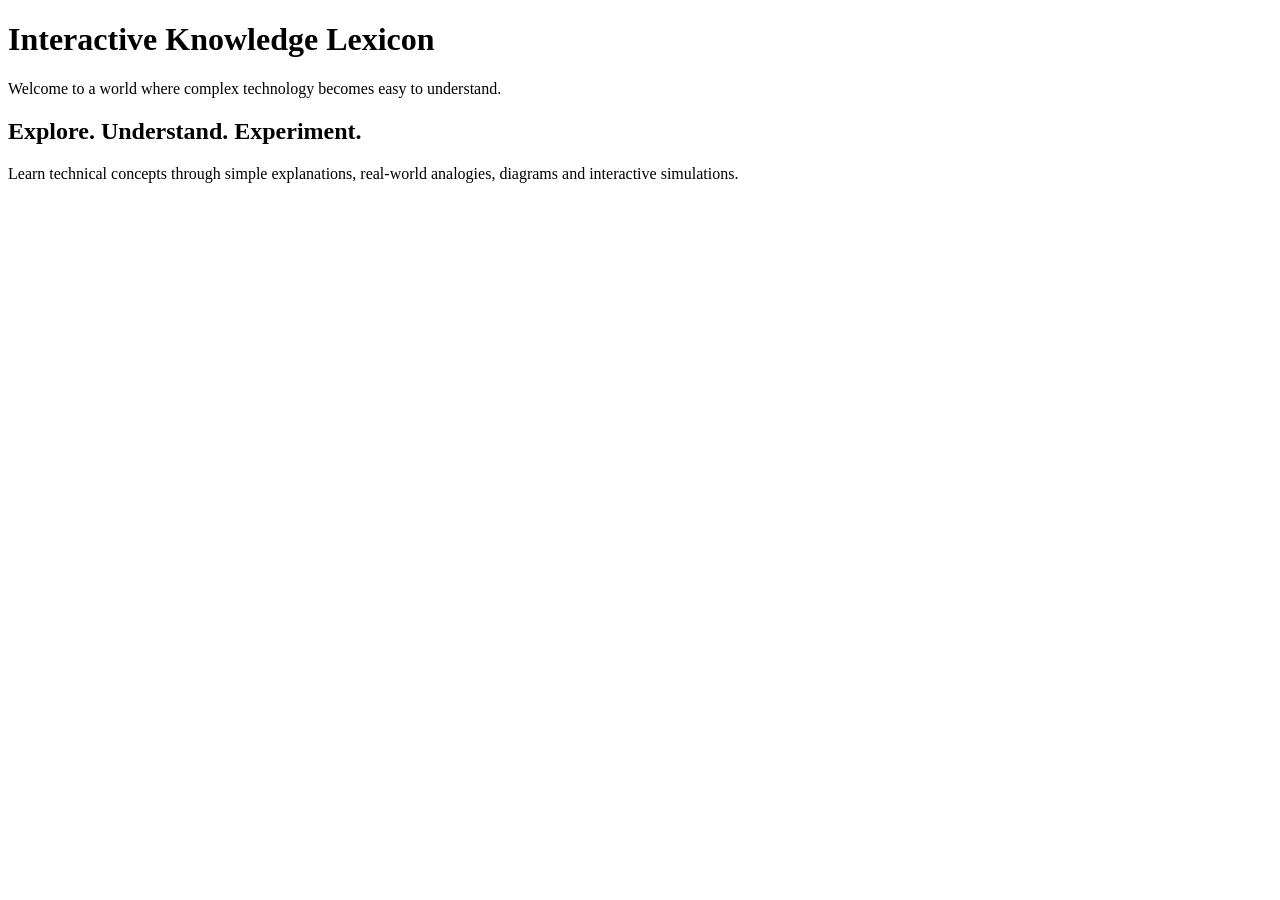
==== index.html @ 269380c6 "Create index.html for Interactive Knowledge Lexicon Initial HTML structure for the Interactive Knowl" ====
<!DOCTYPE html>
<html lang="en">
<head>
    <meta charset="UTF-8">
    <meta name="viewport" content="width=device-width, initial-scale=1.0">
    <title>Interactive Knowledge Lexicon</title>
</head>
<body>

    <h1>Interactive Knowledge Lexicon</h1>

    <p>
        Welcome to a world where complex technology
        becomes easy to understand.
    </p>

    <h2>Explore. Understand. Experiment.</h2>

    <p>
        Learn technical concepts through simple explanations,
        real-world analogies, diagrams and interactive simulations.
    </p>

</body>
</html>
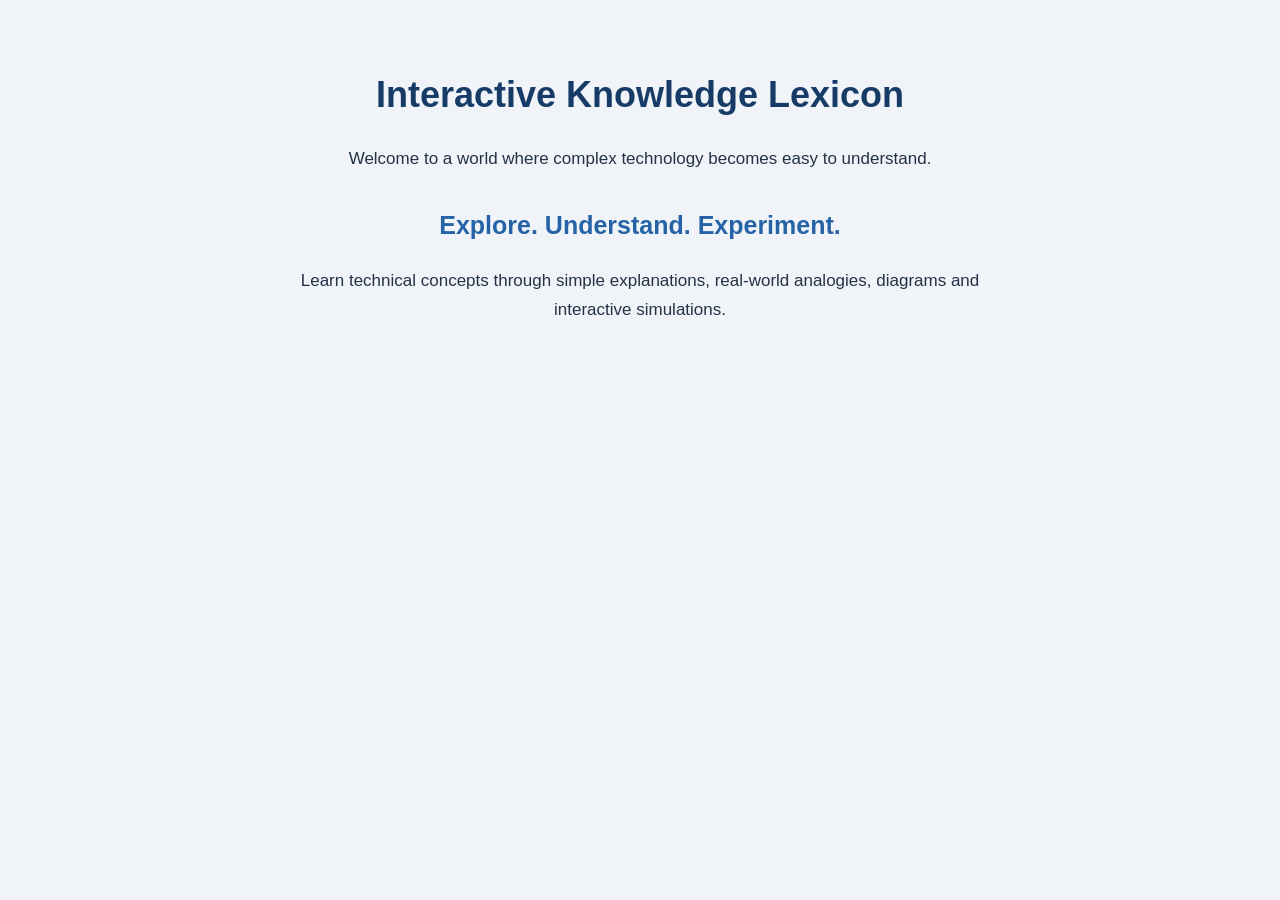
==== commit ae3b9211: "Connect homepage to CSS stylesheet" ====
--- a/index.html
+++ b/index.html
@@ -5,6 +5,7 @@
     <meta charset="UTF-8">
     <meta name="viewport" content="width=device-width, initial-scale=1.0">
     <title>Interactive Knowledge Lexicon</title>
+    <link rel="stylesheet" href="css/style.css">
 </head>
 <body>
 
--- a/css/style.css
+++ b/css/style.css
@@ -0,0 +1,67 @@
+
+/* =================================
+   INTERACTIVE KNOWLEDGE LEXICON
+   Main Website Design
+================================= */
+
+/* 1. Basic page settings */
+
+* {
+    box-sizing: border-box;
+}
+
+body {
+    margin: 0;
+    padding: 40px 20px;
+    font-family: Arial, sans-serif;
+    background: #f0f4f8;
+    color: #243247;
+    line-height: 1.7;
+}
+
+/* 2. Main heading */
+
+h1 {
+    color: #173b67;
+    font-size: 36px;
+    text-align: center;
+    margin-bottom: 20px;
+}
+
+/* 3. Secondary heading */
+
+h2 {
+    color: #2563a6;
+    text-align: center;
+    font-size: 25px;
+    margin-top: 30px;
+}
+
+/* 4. Paragraphs */
+
+p {
+    max-width: 750px;
+    margin: 15px auto;
+    font-size: 17px;
+    text-align: center;
+}
+
+/* 5. Responsive design */
+
+@media (max-width: 600px) {
+    body {
+        padding: 25px 15px;
+    }
+
+    h1 {
+        font-size: 28px;
+    }
+
+    h2 {
+        font-size: 21px;
+    }
+
+    p {
+        font-size: 16px;
+    }
+}
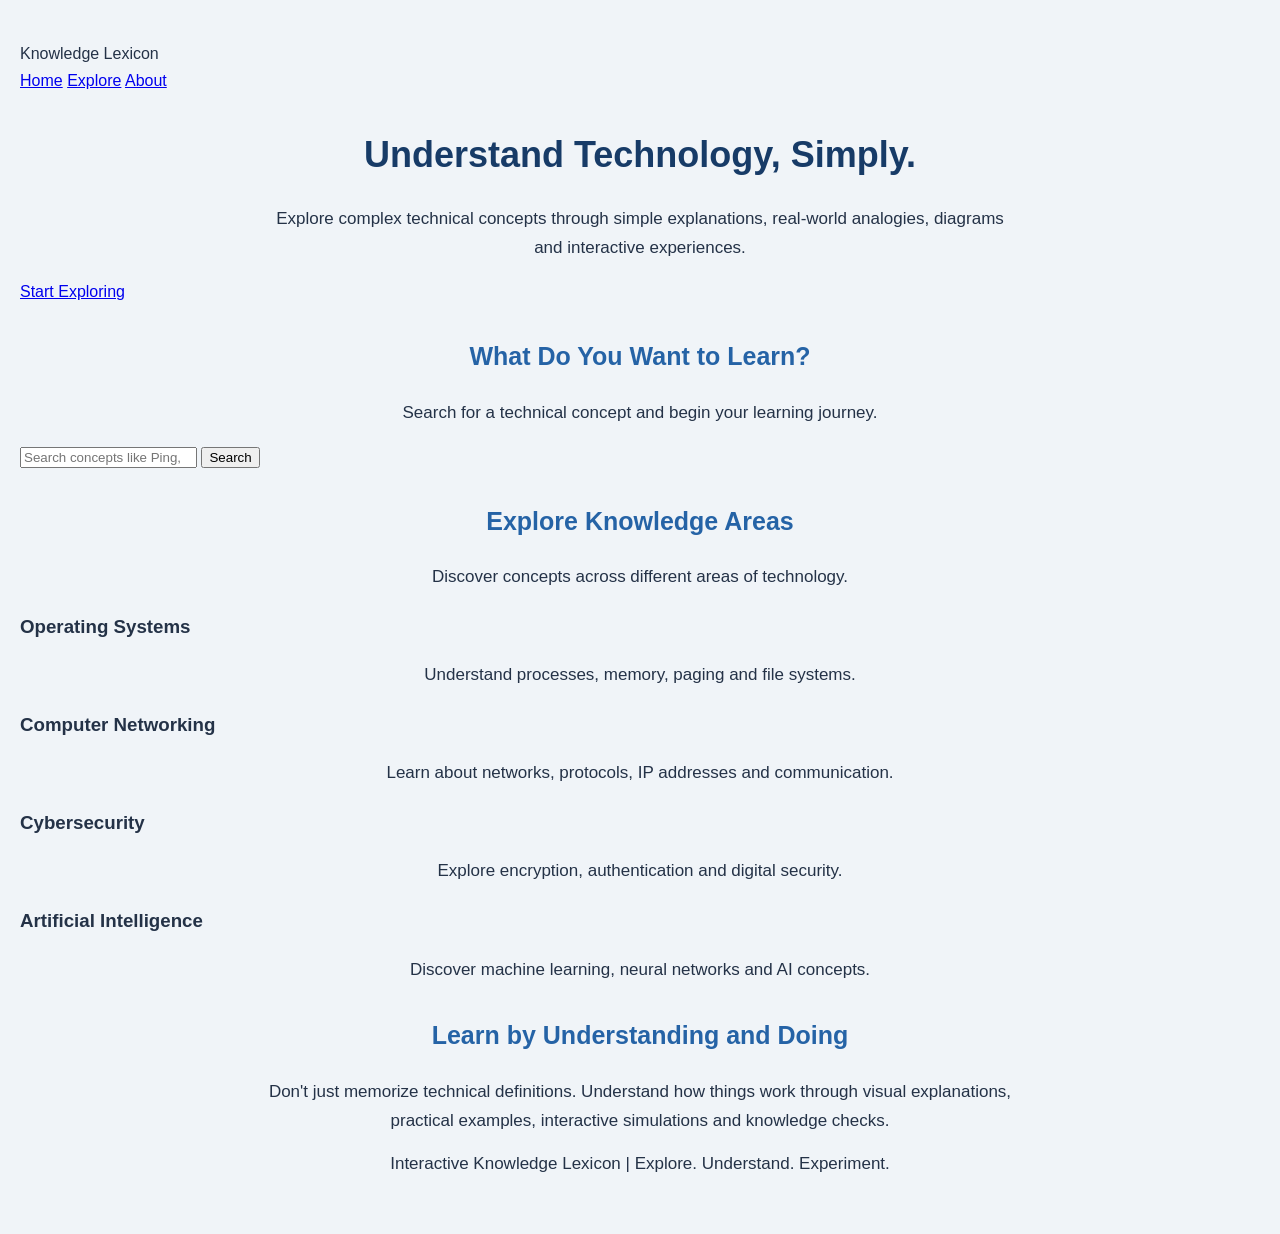
==== commit 1135fa5b: "Build new interactive knowledge lexicon homepage Added navigation bar, hero section, search section," ====
--- a/index.html
+++ b/index.html
@@ -1,27 +1,158 @@
-
 <!DOCTYPE html>
 <html lang="en">
+
 <head>
     <meta charset="UTF-8">
     <meta name="viewport" content="width=device-width, initial-scale=1.0">
+
     <title>Interactive Knowledge Lexicon</title>
+
     <link rel="stylesheet" href="css/style.css">
 </head>
+
 <body>
 
-    <h1>Interactive Knowledge Lexicon</h1>
+    <!-- 1. Navigation Bar -->
 
-    <p>
-        Welcome to a world where complex technology
-        becomes easy to understand.
-    </p>
+    <header class="navbar">
 
-    <h2>Explore. Understand. Experiment.</h2>
+        <div class="logo">
+            Knowledge Lexicon
+        </div>
 
-    <p>
-        Learn technical concepts through simple explanations,
-        real-world analogies, diagrams and interactive simulations.
-    </p>
+        <nav>
+            <a href="#home">Home</a>
+            <a href="#explore">Explore</a>
+            <a href="#about">About</a>
+        </nav>
+
+    </header>
+
+
+    <!-- 2. Welcome / Hero Section -->
+
+    <main>
+
+        <section class="hero" id="home">
+
+            <h1>Understand Technology, Simply.</h1>
+
+            <p>
+                Explore complex technical concepts through
+                simple explanations, real-world analogies,
+                diagrams and interactive experiences.
+            </p>
+
+            <a href="#explore" class="explore-button">
+                Start Exploring
+            </a>
+
+        </section>
+
+
+        <!-- 3. Search Section -->
+
+        <section class="search-section">
+
+            <h2>What Do You Want to Learn?</h2>
+
+            <p>
+                Search for a technical concept
+                and begin your learning journey.
+            </p>
+
+            <div class="search-box">
+
+                <input
+                    type="search"
+                    placeholder="Search concepts like Ping, API, Virtual Memory..."
+                >
+
+                <button type="button">Search</button>
+
+            </div>
+
+        </section>
+
+
+        <!-- 4. Knowledge Categories -->
+
+        <section class="categories" id="explore">
+
+            <h2>Explore Knowledge Areas</h2>
+
+            <p>
+                Discover concepts across different
+                areas of technology.
+            </p>
+
+            <div class="category-container">
+
+                <div class="category-card">
+                    <h3>Operating Systems</h3>
+                    <p>
+                        Understand processes, memory,
+                        paging and file systems.
+                    </p>
+                </div>
+
+                <div class="category-card">
+                    <h3>Computer Networking</h3>
+                    <p>
+                        Learn about networks, protocols,
+                        IP addresses and communication.
+                    </p>
+                </div>
+
+                <div class="category-card">
+                    <h3>Cybersecurity</h3>
+                    <p>
+                        Explore encryption, authentication
+                        and digital security.
+                    </p>
+                </div>
+
+                <div class="category-card">
+                    <h3>Artificial Intelligence</h3>
+                    <p>
+                        Discover machine learning,
+                        neural networks and AI concepts.
+                    </p>
+                </div>
+
+            </div>
+
+        </section>
+
+
+        <!-- 5. Interactive Learning Section -->
+
+        <section class="learning-section" id="about">
+
+            <h2>Learn by Understanding and Doing</h2>
+
+            <p>
+                Don't just memorize technical definitions.
+                Understand how things work through
+                visual explanations, practical examples,
+                interactive simulations and knowledge checks.
+            </p>
+
+        </section>
+
+    </main>
+
+
+    <!-- 6. Footer -->
+
+    <footer>
+
+        <p>
+            Interactive Knowledge Lexicon |
+            Explore. Understand. Experiment.
+        </p>
+
+    </footer>
 
 </body>
 </html>
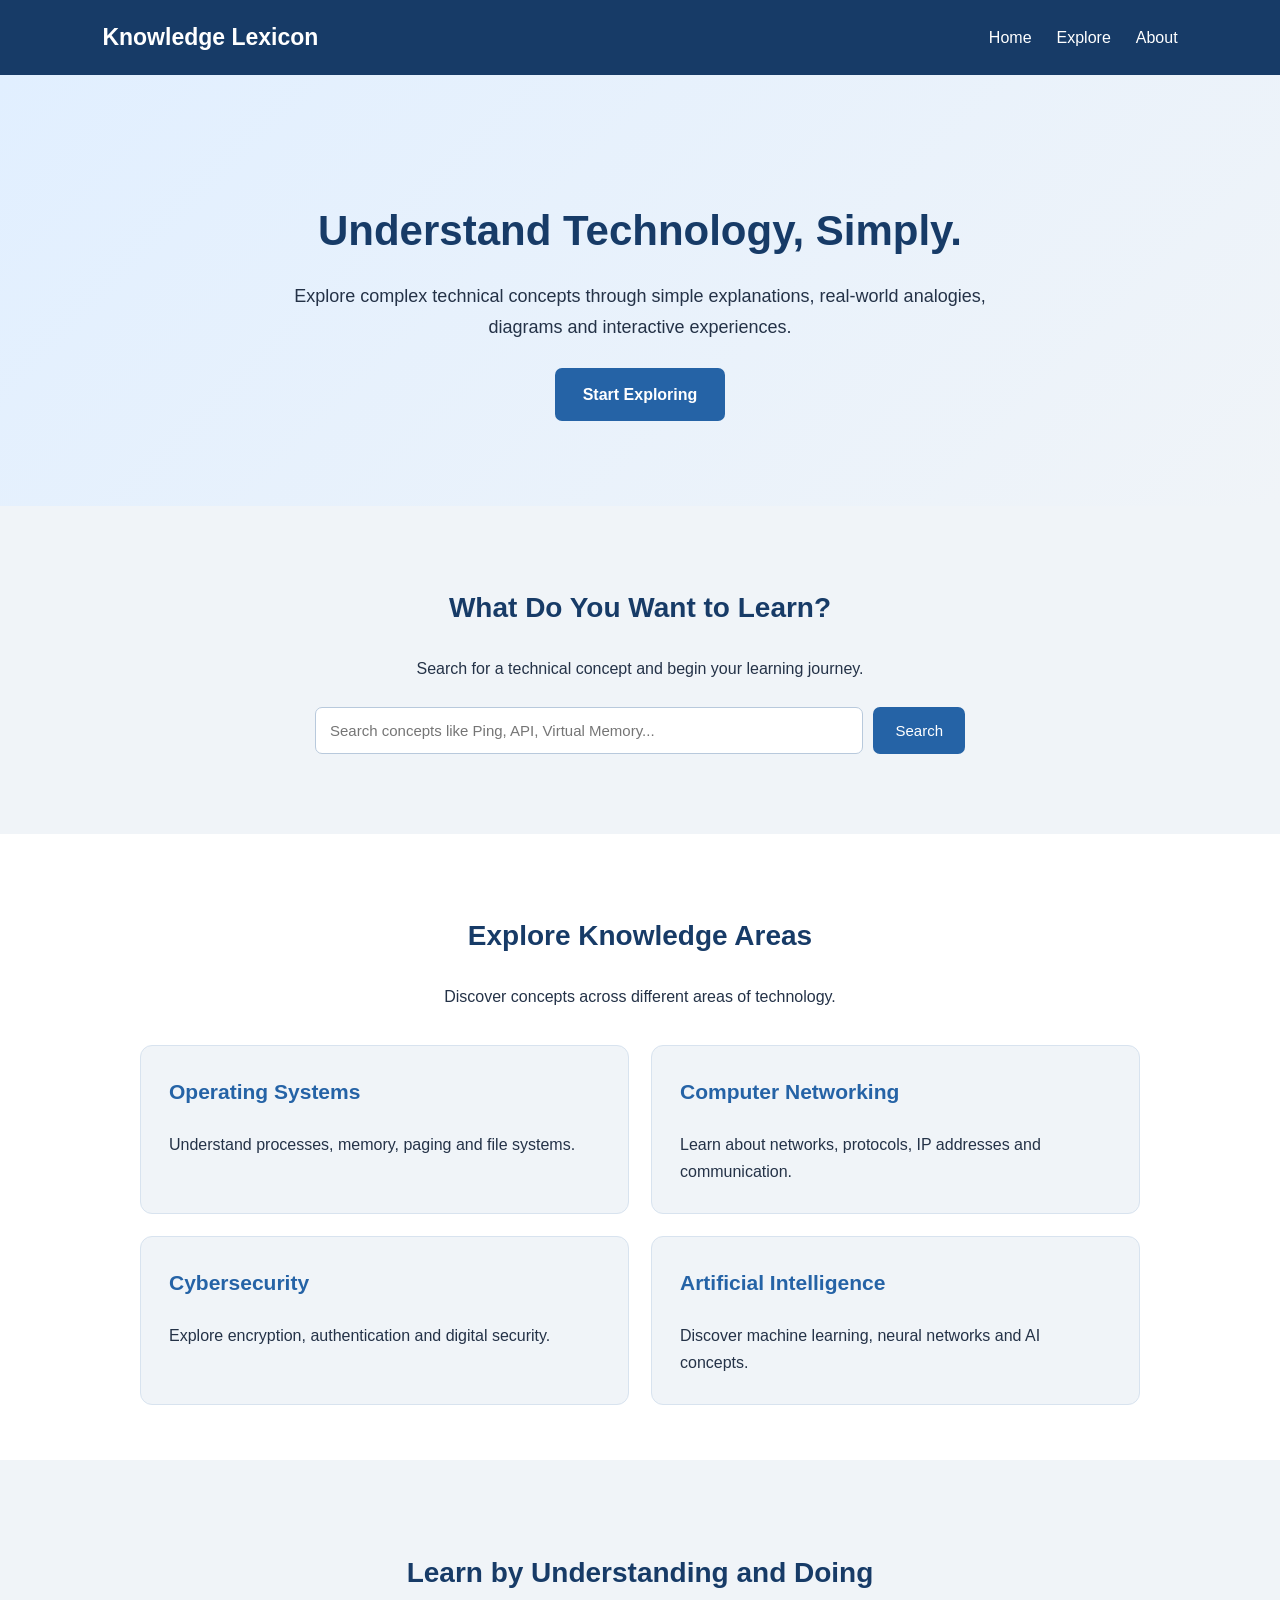
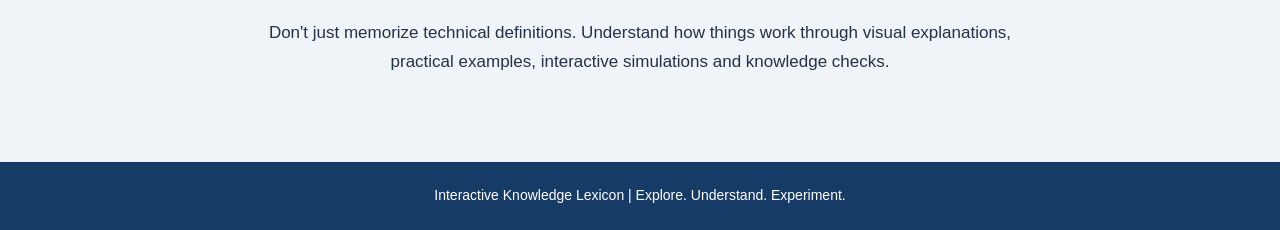
==== commit 2e85cb88: "Connect JavaScript to homepage" ====
--- a/index.html
+++ b/index.html
@@ -153,6 +153,8 @@
         </p>
 
     </footer>
+<script src="js/script.js"></script>
+    
 
 </body>
 </html>
--- a/css/style.css
+++ b/css/style.css
@@ -1,8 +1,8 @@
-
-/* =================================
+/* =====================================
    INTERACTIVE KNOWLEDGE LEXICON
-   Main Website Design
-================================= */
+   Complete Homepage Design
+===================================== */
+
 
 /* 1. Basic page settings */
 
@@ -10,58 +10,252 @@
     box-sizing: border-box;
 }
 
+html {
+    scroll-behavior: smooth;
+}
+
 body {
     margin: 0;
-    padding: 40px 20px;
+    padding: 0;
     font-family: Arial, sans-serif;
     background: #f0f4f8;
     color: #243247;
     line-height: 1.7;
 }
 
-/* 2. Main heading */
-
-h1 {
+
+/* 2. Navigation bar */
+
+.navbar {
+    display: flex;
+    justify-content: space-between;
+    align-items: center;
+    padding: 18px 8%;
+    background: #173b67;
+    color: white;
+}
+
+.logo {
+    font-size: 23px;
+    font-weight: bold;
+}
+
+.navbar nav {
+    display: flex;
+    gap: 25px;
+}
+
+.navbar nav a {
+    color: white;
+    text-decoration: none;
+    font-size: 16px;
+}
+
+.navbar nav a:hover {
+    color: #a9d5ff;
+}
+
+
+/* 3. Hero section */
+
+.hero {
+    text-align: center;
+    padding: 85px 20px;
+    background: linear-gradient(
+        135deg,
+        #e1efff,
+        #f0f4f8
+    );
+}
+
+.hero h1 {
     color: #173b67;
-    font-size: 36px;
-    text-align: center;
-    margin-bottom: 20px;
-}
-
-/* 3. Secondary heading */
-
-h2 {
+    font-size: 42px;
+    margin-bottom: 15px;
+}
+
+.hero p {
+    max-width: 750px;
+    margin: 15px auto 25px;
+    font-size: 18px;
+}
+
+
+/* Explore button */
+
+.explore-button {
+    display: inline-block;
+    padding: 13px 28px;
+    background: #2563a6;
+    color: white;
+    text-decoration: none;
+    border-radius: 7px;
+    font-weight: bold;
+}
+
+.explore-button:hover {
+    background: #173b67;
+}
+
+
+/* 4. Search section */
+
+.search-section {
+    text-align: center;
+    padding: 55px 20px;
+}
+
+.search-section h2,
+.categories h2,
+.learning-section h2 {
+    color: #173b67;
+    font-size: 28px;
+}
+
+.search-box {
+    display: flex;
+    justify-content: center;
+    max-width: 650px;
+    margin: 25px auto;
+    gap: 10px;
+}
+
+.search-box input {
+    flex: 1;
+    min-width: 0;
+    padding: 14px;
+    border: 1px solid #b8c9dc;
+    border-radius: 7px;
+    font-size: 15px;
+}
+
+.search-box button {
+    padding: 14px 22px;
+    border: none;
+    border-radius: 7px;
+    background: #2563a6;
+    color: white;
+    font-size: 15px;
+    cursor: pointer;
+}
+
+.search-box button:hover {
+    background: #173b67;
+}
+
+
+/* 5. Knowledge categories */
+
+.categories {
+    padding: 55px 8%;
+    text-align: center;
+    background: #ffffff;
+}
+
+.category-container {
+    display: grid;
+    grid-template-columns: repeat(2, 1fr);
+    gap: 22px;
+    max-width: 1000px;
+    margin: 35px auto 0;
+}
+
+.category-card {
+    padding: 28px;
+    background: #f0f4f8;
+    border: 1px solid #d8e3ef;
+    border-radius: 12px;
+    text-align: left;
+    transition: transform 0.2s, box-shadow 0.2s;
+}
+
+.category-card:hover {
+    transform: translateY(-5px);
+    box-shadow: 0 8px 20px rgba(23, 59, 103, 0.12);
+}
+
+.category-card h3 {
     color: #2563a6;
-    text-align: center;
-    font-size: 25px;
-    margin-top: 30px;
-}
-
-/* 4. Paragraphs */
-
-p {
-    max-width: 750px;
-    margin: 15px auto;
+    font-size: 21px;
+    margin-top: 0;
+}
+
+.category-card p {
+    margin-bottom: 0;
+    font-size: 16px;
+}
+
+
+/* 6. Interactive learning section */
+
+.learning-section {
+    text-align: center;
+    padding: 65px 20px;
+}
+
+.learning-section p {
+    max-width: 800px;
+    margin: 20px auto;
     font-size: 17px;
-    text-align: center;
-}
-
-/* 5. Responsive design */
-
-@media (max-width: 600px) {
-    body {
-        padding: 25px 15px;
-    }
-
-    h1 {
-        font-size: 28px;
-    }
-
-    h2 {
-        font-size: 21px;
-    }
-
-    p {
+}
+
+
+/* 7. Footer */
+
+footer {
+    padding: 22px 15px;
+    background: #173b67;
+    color: white;
+    text-align: center;
+}
+
+footer p {
+    margin: 0;
+    font-size: 14px;
+}
+
+
+/* 8. Responsive design */
+
+@media (max-width: 650px) {
+
+    .navbar {
+        flex-direction: column;
+        gap: 12px;
+    }
+
+    .navbar nav {
+        gap: 18px;
+    }
+
+    .hero {
+        padding: 55px 18px;
+    }
+
+    .hero h1 {
+        font-size: 30px;
+    }
+
+    .hero p {
         font-size: 16px;
     }
-}
+
+    .category-container {
+        grid-template-columns: 1fr;
+    }
+
+    .search-box {
+        flex-direction: column;
+    }
+
+    .search-box button {
+        width: 100%;
+    }
+
+    .search-section h2,
+    .categories h2,
+    .learning-section h2 {
+        font-size: 24px;
+    }
+
+}
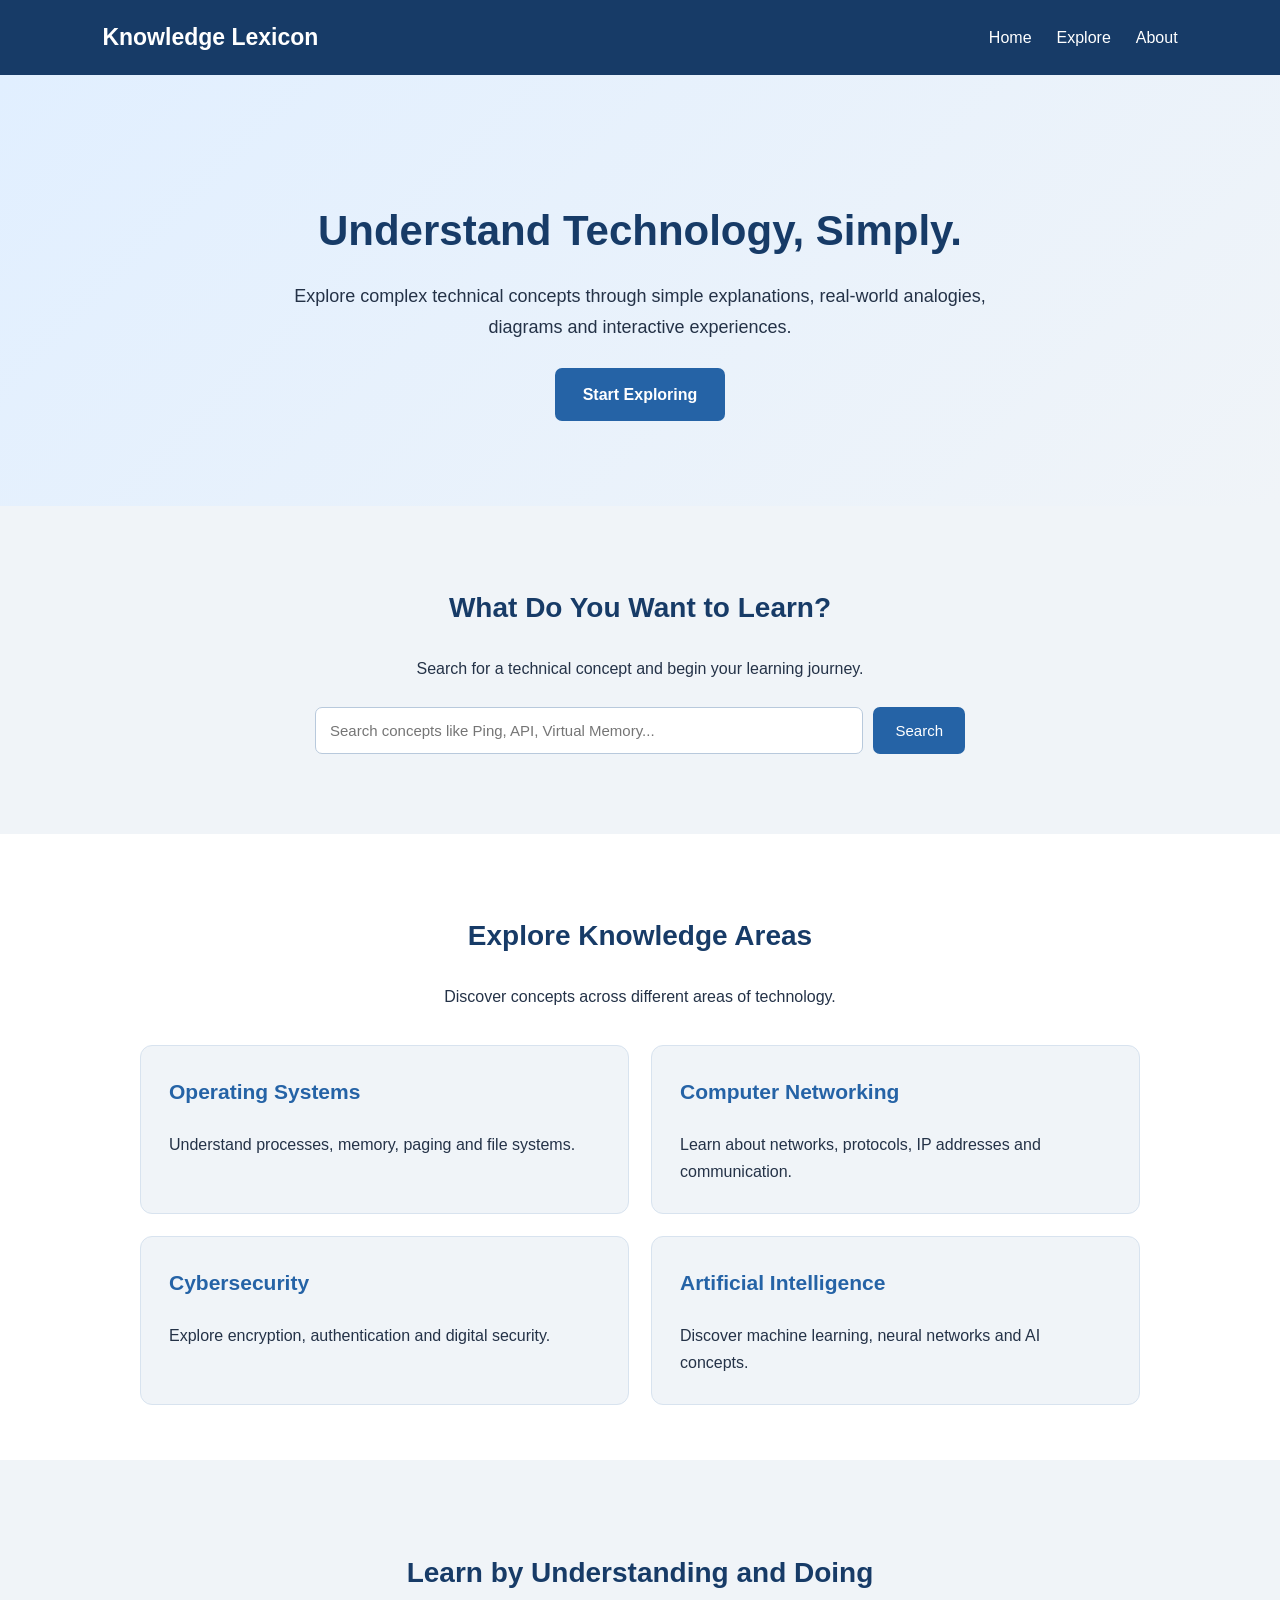
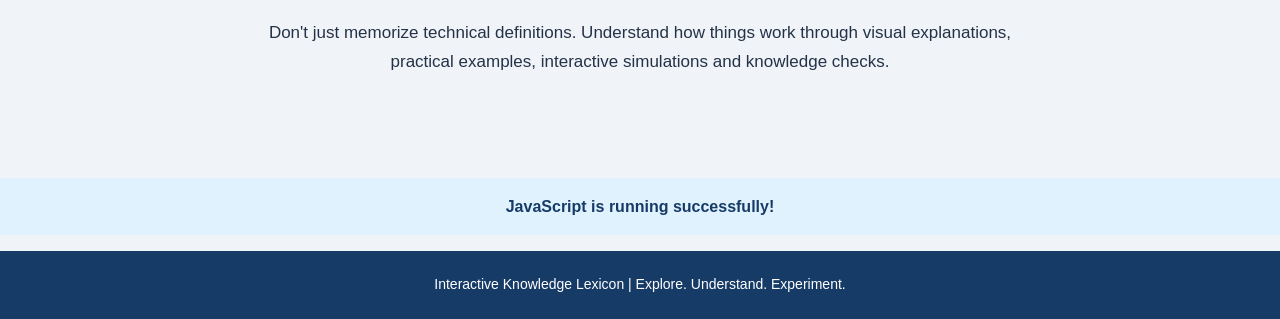
==== commit 4a24e595: "Prepare homepage for concept search" ====
--- a/index.html
+++ b/index.html
@@ -64,13 +64,22 @@
             <div class="search-box">
 
                 <input
-                    type="search"
-                    placeholder="Search concepts like Ping, API, Virtual Memory..."
-                >
+    type="search"
+    id="conceptSearch"
+    placeholder="Search concepts like Ping, API, Virtual Memory..."
+>
 
-                <button type="button">Search</button>
+                <button type="button" id="searchButton">Search</button>
 
             </div>
+
+                        </div>
+
+            <!-- Area where search results will appear -->
+
+            <div id="searchResults" class="search-results"></div>
+
+        </section>
 
         </section>
 
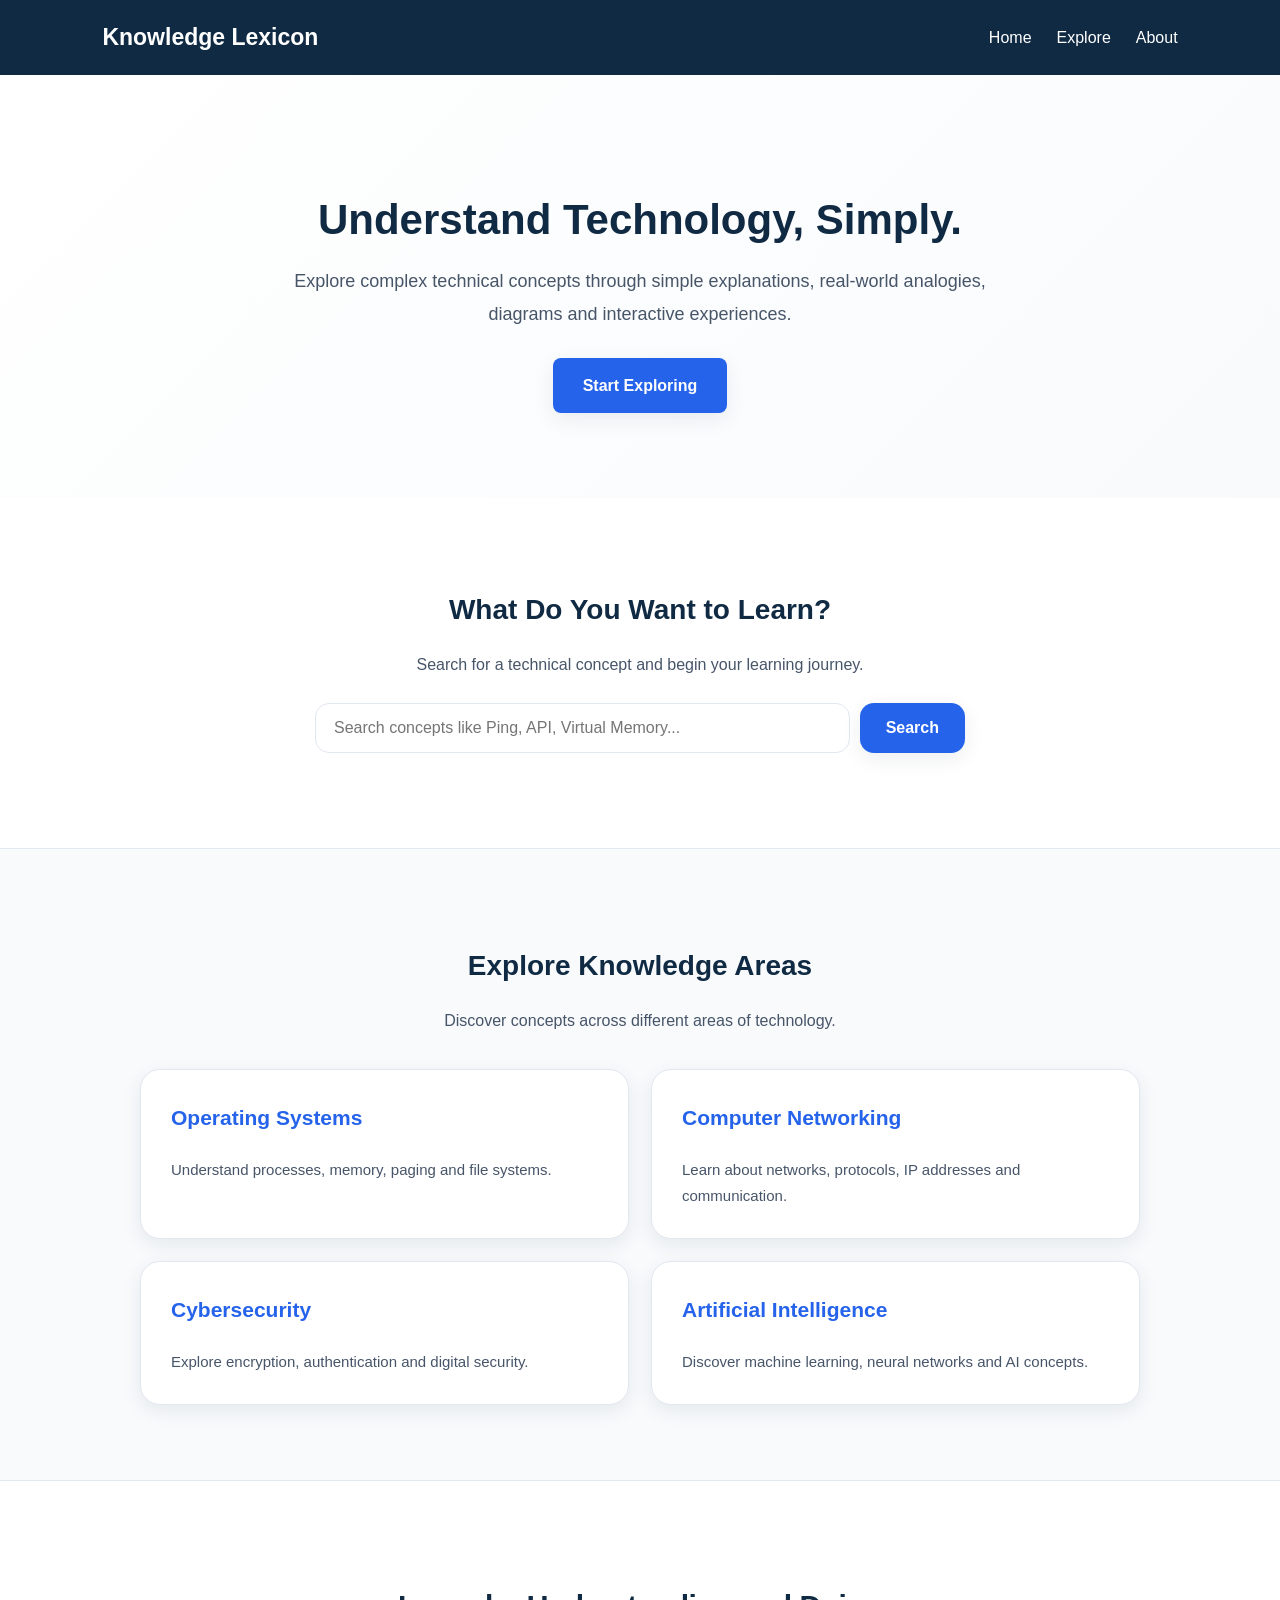
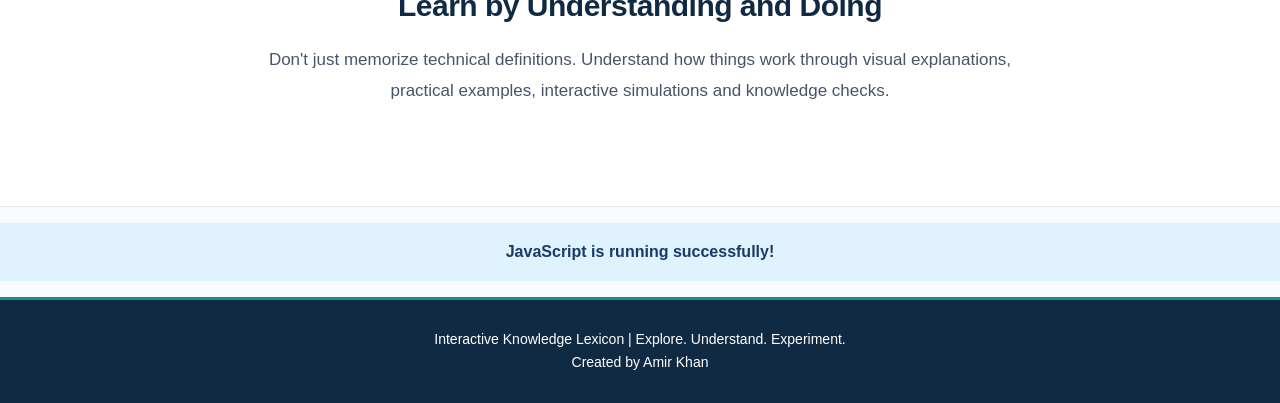
==== commit 88cfdbe5: "Add creator credit and correct homepage HTML structure Updated footer structure and added credit lin" ====
--- a/index.html
+++ b/index.html
@@ -73,13 +73,11 @@
 
             </div>
 
-                        </div>
+                        
 
             <!-- Area where search results will appear -->
 
             <div id="searchResults" class="search-results"></div>
-
-        </section>
 
         </section>
 
@@ -152,16 +150,22 @@
     </main>
 
 
+
     <!-- 6. Footer -->
 
-    <footer>
+<footer>
 
-        <p>
-            Interactive Knowledge Lexicon |
-            Explore. Understand. Experiment.
-        </p>
+    <p class="footer-brand">
+        Interactive Knowledge Lexicon |
+        Explore. Understand. Experiment.
+    </p>
 
-    </footer>
+    <p class="footer-credit">
+        Created by Amir Khan
+    </p>
+
+</footer>
+    
 <script src="js/script.js"></script>
     
 
--- a/css/style.css
+++ b/css/style.css
@@ -2,7 +2,48 @@
    INTERACTIVE KNOWLEDGE LEXICON
    Complete Homepage Design
 ===================================== */
-
+/* =====================================
+   IKL DESIGN SYSTEM
+   Brand and visual foundations
+===================================== */
+
+:root {
+    /* Brand colors */
+    --color-navy: #102A43;
+    --color-blue: #2563EB;
+    --color-teal: #0D9488;
+
+    /* Background colors */
+    --color-background: #F8FAFC;
+    --color-white: #FFFFFF;
+
+    /* Supporting colors */
+    --color-amber: #F59E0B;
+    --color-slate: #475569;
+    --color-border: #E2E8F0;
+
+    /* Typography */
+    --font-heading: 'Poppins', Arial, sans-serif;
+    --font-body: 'Inter', Arial, sans-serif;
+    --font-code: 'JetBrains Mono', monospace;
+
+    /* Rounded corners */
+    --radius-small: 8px;
+    --radius-medium: 14px;
+    --radius-large: 20px;
+
+    /* Shadows */
+    --shadow-card: 0 6px 20px rgba(16, 42, 67, 0.08);
+    --shadow-hover: 0 12px 28px rgba(16, 42, 67, 0.14);
+
+    /* Spacing */
+    --space-small: 12px;
+    --space-medium: 24px;
+    --space-large: 48px;
+
+    /* Layout */
+    --content-width: 1200px;
+}
 
 /* 1. Basic page settings */
 
@@ -17,9 +58,9 @@
 body {
     margin: 0;
     padding: 0;
-    font-family: Arial, sans-serif;
-    background: #f0f4f8;
-    color: #243247;
+    font-family: var(--font-body);
+    background: var(--color-background);
+    color: var(--color-slate);
     line-height: 1.7;
 }
 
@@ -31,8 +72,8 @@
     justify-content: space-between;
     align-items: center;
     padding: 18px 8%;
-    background: #173b67;
-    color: white;
+    background: var(--color-navy);
+    color: var(--color-white);
 }
 
 .logo {
@@ -46,13 +87,14 @@
 }
 
 .navbar nav a {
-    color: white;
+    color: var(--color-white);
     text-decoration: none;
     font-size: 16px;
+    transition: color 0.2s ease;
 }
 
 .navbar nav a:hover {
-    color: #a9d5ff;
+    color: var(--color-teal);
 }
 
 
@@ -63,21 +105,28 @@
     padding: 85px 20px;
     background: linear-gradient(
         135deg,
-        #e1efff,
-        #f0f4f8
+        var(--color-white),
+        var(--color-background)
     );
 }
 
 .hero h1 {
-    color: #173b67;
+    color: var(--color-navy);
+    font-family: var(--font-heading);
     font-size: 42px;
+    font-weight: 700;
+    line-height: 1.2;
     margin-bottom: 15px;
 }
+
 
 .hero p {
     max-width: 750px;
-    margin: 15px auto 25px;
+    margin: 20px auto 28px;
+    font-family: var(--font-body);
+    color: var(--color-slate);
     font-size: 18px;
+    line-height: 1.8;
 }
 
 
@@ -85,16 +134,21 @@
 
 .explore-button {
     display: inline-block;
-    padding: 13px 28px;
-    background: #2563a6;
-    color: white;
+    padding: 14px 30px;
+    background: var(--color-blue);
+    color: var(--color-white);
     text-decoration: none;
-    border-radius: 7px;
-    font-weight: bold;
+    border-radius: var(--radius-small);
+    font-family: var(--font-body);
+    font-weight: 600;
+    transition: all 0.25s ease;
+    box-shadow: var(--shadow-card);
 }
 
 .explore-button:hover {
-    background: #173b67;
+    background: var(--color-navy);
+    transform: translateY(-2px);
+    box-shadow: var(--shadow-hover);
 }
 
 
@@ -102,15 +156,28 @@
 
 .search-section {
     text-align: center;
-    padding: 55px 20px;
+    padding: 70px 20px;
+    background: var(--color-white);
+    border-bottom: 1px solid var(--color-border);
 }
 
 .search-section h2,
 .categories h2,
 .learning-section h2 {
-    color: #173b67;
+    color: var(--color-navy);
+    font-family: var(--font-heading);
     font-size: 28px;
-}
+    font-weight: 700;
+    line-height: 1.3;
+}
+
+.learning-section h2 {
+    font-size: 30px;
+    font-weight: 700;
+    letter-spacing: -0.5px;
+    margin-bottom: 18px;
+}
+
 
 .search-box {
     display: flex;
@@ -123,33 +190,49 @@
 .search-box input {
     flex: 1;
     min-width: 0;
-    padding: 14px;
-    border: 1px solid #b8c9dc;
-    border-radius: 7px;
-    font-size: 15px;
+    padding: 15px 18px;
+    border: 1px solid var(--color-border);
+    border-radius: var(--radius-medium);
+    background: var(--color-white);
+    color: var(--color-navy);
+    font-family: var(--font-body);
+    font-size: 16px;
+    transition: border-color 0.2s ease, box-shadow 0.2s ease;
+}
+
+.search-box input:focus {
+    outline: none;
+    border-color: var(--color-blue);
+    box-shadow: 0 0 0 3px rgba(37, 99, 235, 0.12);
 }
 
 .search-box button {
-    padding: 14px 22px;
+    padding: 15px 26px;
     border: none;
-    border-radius: 7px;
-    background: #2563a6;
-    color: white;
-    font-size: 15px;
+    border-radius: var(--radius-medium);
+    background: var(--color-blue);
+    color: var(--color-white);
+    font-family: var(--font-body);
+    font-size: 16px;
+    font-weight: 600;
     cursor: pointer;
+    box-shadow: var(--shadow-card);
+    transition: all 0.25s ease;
 }
 
 .search-box button:hover {
-    background: #173b67;
+    background: var(--color-navy);
+    transform: translateY(-2px);
+    box-shadow: var(--shadow-hover);
 }
 
 
 /* 5. Knowledge categories */
 
 .categories {
-    padding: 55px 8%;
-    text-align: center;
-    background: #ffffff;
+    padding: 75px 8%;
+    text-align: center;
+    background: var(--color-background);
 }
 
 .category-container {
@@ -161,28 +244,35 @@
 }
 
 .category-card {
-    padding: 28px;
-    background: #f0f4f8;
-    border: 1px solid #d8e3ef;
-    border-radius: 12px;
+    padding: 30px;
+    background: var(--color-white);
+    border: 1px solid var(--color-border);
+    border-radius: var(--radius-large);
     text-align: left;
-    transition: transform 0.2s, box-shadow 0.2s;
+    box-shadow: var(--shadow-card);
+    transition: transform 0.25s ease, box-shadow 0.25s ease;
 }
 
 .category-card:hover {
     transform: translateY(-5px);
-    box-shadow: 0 8px 20px rgba(23, 59, 103, 0.12);
+    box-shadow: var(--shadow-hover);
+    border-color: var(--color-blue);
 }
 
 .category-card h3 {
-    color: #2563a6;
+    color: var(--color-blue);
+    font-family: var(--font-heading);
     font-size: 21px;
+    font-weight: 700;
     margin-top: 0;
 }
 
 .category-card p {
     margin-bottom: 0;
-    font-size: 16px;
+    color: var(--color-slate);
+    font-family: var(--font-body);
+    font-size: 15px;
+    line-height: 1.7;
 }
 
 
@@ -190,28 +280,37 @@
 
 .learning-section {
     text-align: center;
-    padding: 65px 20px;
+    padding: 80px 20px;
+    background: var(--color-white);
+    border-top: 1px solid var(--color-border);
+    border-bottom: 1px solid var(--color-border);
 }
 
 .learning-section p {
     max-width: 800px;
     margin: 20px auto;
+    color: var(--color-slate);
+    font-family: var(--font-body);
     font-size: 17px;
+    line-height: 1.8;
 }
 
 
 /* 7. Footer */
 
 footer {
-    padding: 22px 15px;
-    background: #173b67;
-    color: white;
-    text-align: center;
+    padding: 28px 15px;
+    background: var(--color-navy);
+    color: var(--color-white);
+    text-align: center;
+    border-top: 3px solid var(--color-teal);
 }
 
 footer p {
     margin: 0;
+    font-family: var(--font-body);
     font-size: 14px;
+    line-height: 1.7;
 }
 
 
@@ -239,6 +338,21 @@
     .hero p {
         font-size: 16px;
     }
+
+   .learning-section {
+    padding: 55px 18px;
+}
+
+.learning-section h2 {
+    font-size: 24px;
+    margin-bottom: 14px;
+}
+
+.learning-section p {
+    font-size: 15px;
+    line-height: 1.7;
+    margin: 16px auto;
+}
 
     .category-container {
         grid-template-columns: 1fr;
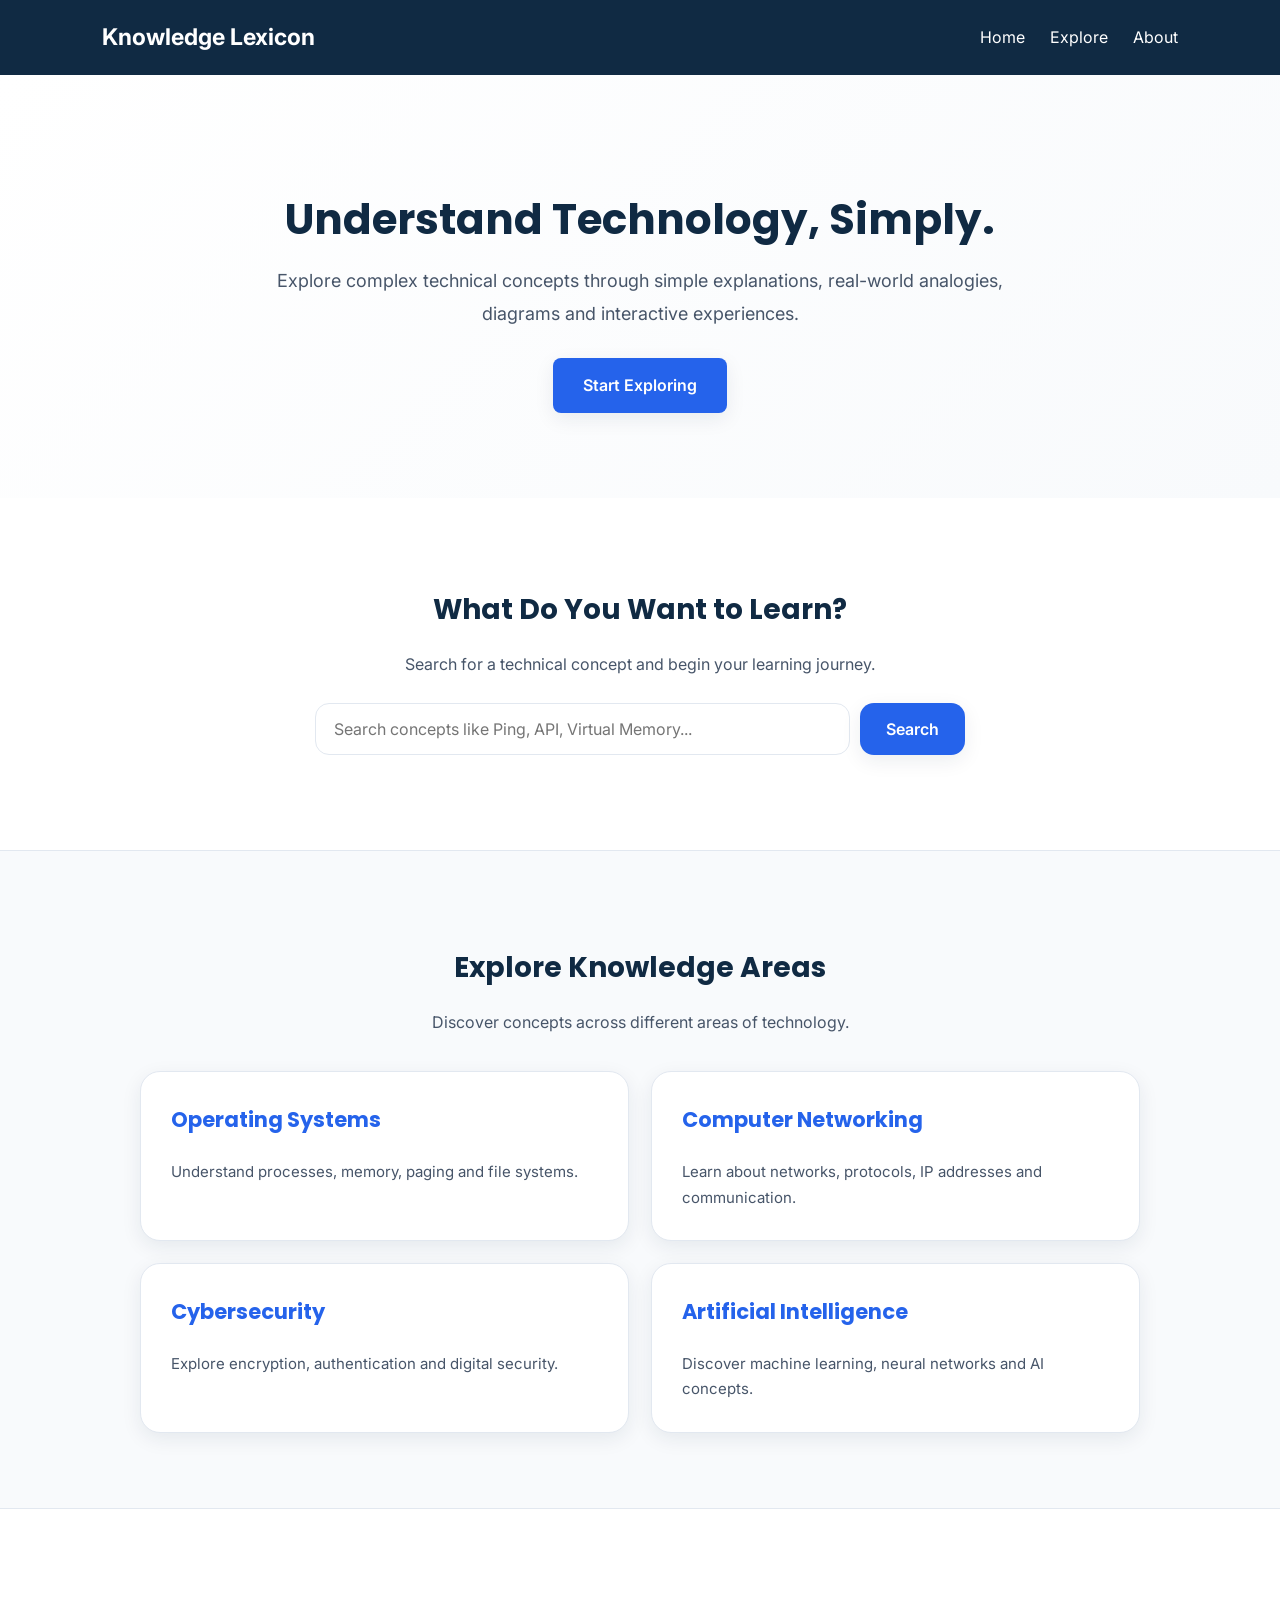
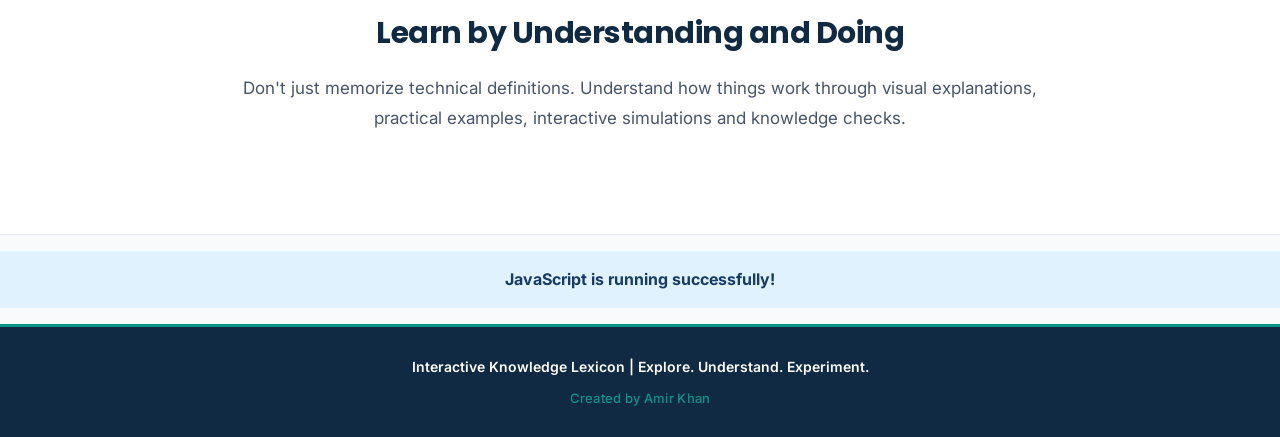
==== commit 00880d07: "Load Poppins and Inter fonts on homepage Added preconnect links for Google Fonts to optimize loading" ====
--- a/index.html
+++ b/index.html
@@ -7,6 +7,9 @@
 
     <title>Interactive Knowledge Lexicon</title>
 
+    <link rel="preconnect" href="https://fonts.googleapis.com">
+<link rel="preconnect" href="https://fonts.gstatic.com" crossorigin>
+<link href="https://fonts.googleapis.com/css2?family=Inter:wght@400;500;600;700&family=Poppins:wght@400;500;600;700&display=swap" rel="stylesheet">  
     <link rel="stylesheet" href="css/style.css">
 </head>
 
--- a/css/style.css
+++ b/css/style.css
@@ -313,6 +313,19 @@
     line-height: 1.7;
 }
 
+.footer-brand {
+    font-size: 14px;
+    font-weight: 600;
+}
+
+.footer-credit {
+    margin-top: 8px;
+    color: var(--color-teal);
+    font-size: 13px;
+    font-weight: 500;
+    letter-spacing: 0.3px;
+}
+
 
 /* 8. Responsive design */
 
